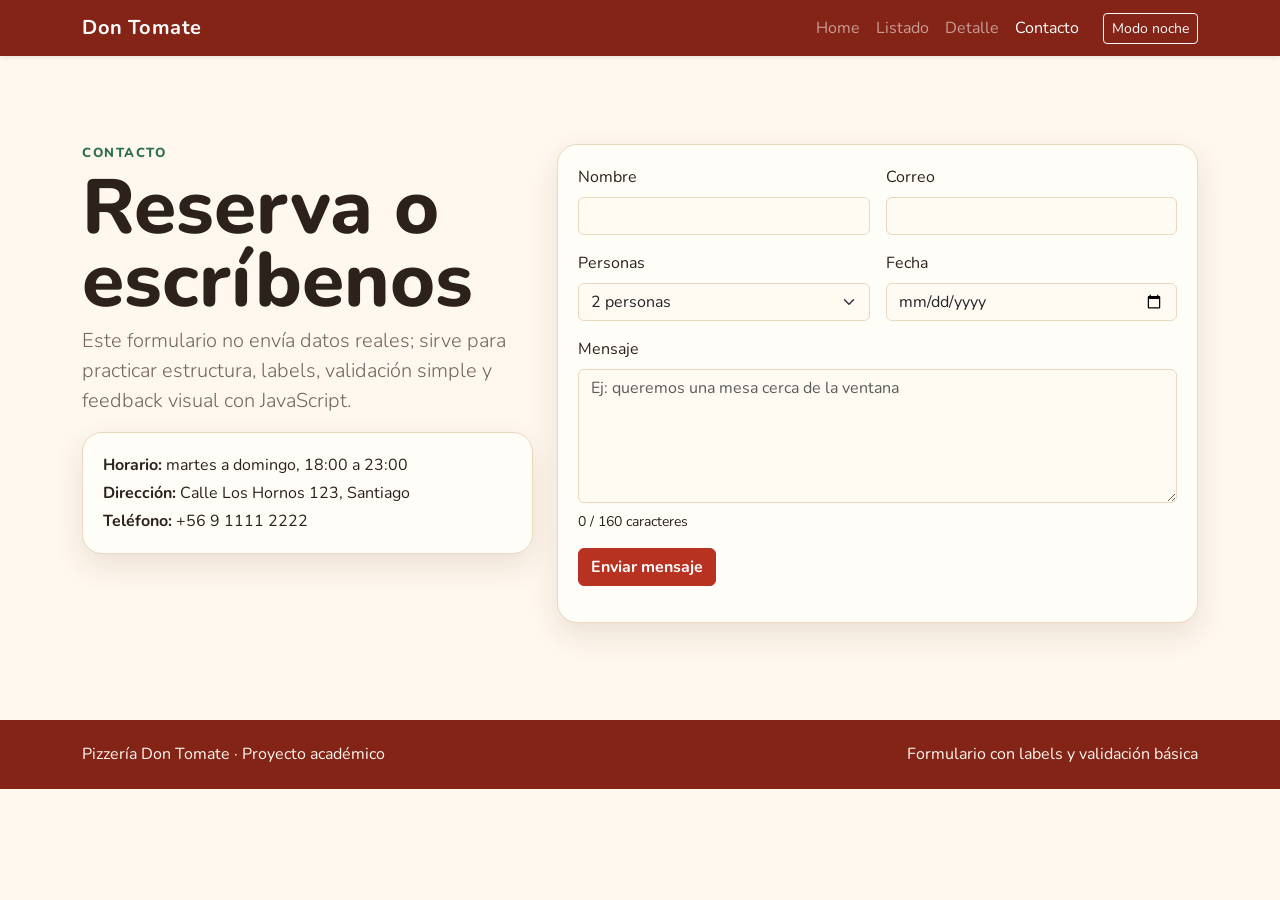
==== contacto.html @ 2bd3bfcb "feat: crear sitio base de pizzeria" ====
<!doctype html>
<html lang="es">
  <head>
    <meta charset="utf-8">
    <meta name="viewport" content="width=device-width, initial-scale=1">
    <meta name="description" content="Contacto y reservas de Pizzería Don Tomate.">
    <title>Pizzería Don Tomate | Contacto</title>
    <link rel="preconnect" href="https://fonts.googleapis.com">
    <link rel="preconnect" href="https://fonts.gstatic.com" crossorigin>
    <link href="https://fonts.googleapis.com/css2?family=Nunito:wght@400;600;700;800&display=swap" rel="stylesheet">
    <link href="https://cdn.jsdelivr.net/npm/bootstrap@5.3.3/dist/css/bootstrap.min.css" rel="stylesheet">
    <link rel="stylesheet" href="css/custom.css">
  </head>
  <body>
    <!-- Encabezado con navegación principal -->
    <header>
      <nav class="navbar navbar-expand-lg navbar-dark fixed-top shadow-sm">
        <div class="container">
          <a class="navbar-brand fw-bold" href="index.html">Don Tomate</a>
          <button class="navbar-toggler" type="button" data-bs-toggle="collapse" data-bs-target="#menuPrincipal" aria-controls="menuPrincipal" aria-expanded="false" aria-label="Abrir menú">
            <span class="navbar-toggler-icon"></span>
          </button>
          <div class="collapse navbar-collapse" id="menuPrincipal">
            <ul class="navbar-nav ms-auto mb-2 mb-lg-0">
              <li class="nav-item"><a class="nav-link" href="index.html">Home</a></li>
              <li class="nav-item"><a class="nav-link" href="listado.html">Listado</a></li>
              <li class="nav-item"><a class="nav-link" href="detalle.html">Detalle</a></li>
              <li class="nav-item"><a class="nav-link active" aria-current="page" href="contacto.html">Contacto</a></li>
            </ul>
            <button class="btn btn-sm btn-outline-light ms-lg-3 theme-button" type="button" data-theme-toggle>Modo noche</button>
          </div>
        </div>
      </nav>
    </header>

    <main class="page-main">
      <!-- Página de contacto con información y formulario -->
      <section class="container section-pad">
        <div class="row g-4">
          <div class="col-lg-5">
            <p class="eyebrow">contacto</p>
            <h1>Reserva o escríbenos</h1>
            <p class="lead">Este formulario no envía datos reales; sirve para practicar estructura, labels, validación simple y feedback visual con JavaScript.</p>
            <div class="contact-note">
              <p class="mb-1"><strong>Horario:</strong> martes a domingo, 18:00 a 23:00</p>
              <p class="mb-1"><strong>Dirección:</strong> Calle Los Hornos 123, Santiago</p>
              <p class="mb-0"><strong>Teléfono:</strong> +56 9 1111 2222</p>
            </div>
          </div>

          <div class="col-lg-7">
            <form class="contact-form" id="formContacto" novalidate>
              <div class="row g-3">
                <div class="col-md-6">
                  <label for="nombre" class="form-label">Nombre</label>
                  <input type="text" class="form-control" id="nombre" name="nombre" required>
                </div>
                <div class="col-md-6">
                  <label for="correo" class="form-label">Correo</label>
                  <input type="email" class="form-control" id="correo" name="correo" required>
                </div>
                <div class="col-md-6">
                  <label for="personas" class="form-label">Personas</label>
                  <select class="form-select" id="personas" name="personas">
                    <option value="2">2 personas</option>
                    <option value="3">3 personas</option>
                    <option value="4">4 personas</option>
                    <option value="5">5 o más</option>
                  </select>
                </div>
                <div class="col-md-6">
                  <label for="fecha" class="form-label">Fecha</label>
                  <input type="date" class="form-control" id="fecha" name="fecha">
                </div>
                <div class="col-12">
                  <label for="mensaje" class="form-label">Mensaje</label>
                  <textarea class="form-control" id="mensaje" name="mensaje" rows="5" maxlength="160" placeholder="Ej: queremos una mesa cerca de la ventana"></textarea>
                  <p class="small mt-2 mb-0" id="contadorMensaje">0 / 160 caracteres</p>
                </div>
                <div class="col-12">
                  <button class="btn btn-brand" type="submit">Enviar mensaje</button>
                </div>
              </div>
              <p class="feedback-text mt-3" id="respuestaFormulario" aria-live="polite"></p>
            </form>
          </div>
        </div>
      </section>
    </main>

    <!-- Pie de página -->
    <footer class="site-footer">
      <div class="container d-flex flex-column flex-md-row justify-content-between gap-2">
        <p class="mb-0">Pizzería Don Tomate · Proyecto académico</p>
        <p class="mb-0">Formulario con labels y validación básica</p>
      </div>
    </footer>

    <script src="https://cdn.jsdelivr.net/npm/bootstrap@5.3.3/dist/js/bootstrap.bundle.min.js"></script>
    <script src="js/main.js"></script>
  </body>
</html>
---- css/custom.css ----
/* Variables principales para cambiar colores y fuente en un solo lugar */
:root {
  --color-bg: #fff8ee;
  --color-paper: #fffdf8;
  --color-tomato: #b83222;
  --color-tomato-dark: #842417;
  --color-basil: #2f6f48;
  --color-ink: #2d211b;
  --color-muted: #74665d;
  --color-border: #ead8c1;
  --font-main: "Nunito", Arial, sans-serif;
}

/* Estilo base de todo el sitio */
body {
  background: var(--color-bg);
  color: var(--color-ink);
  font-family: var(--font-main);
  padding-top: 72px;
}

/* Cambia algunos colores cuando el usuario activa modo oscuro */
body.dark-mode {
  --color-bg: #201715;
  --color-paper: #2d211d;
  --color-ink: #fff4e4;
  --color-muted: #d8c5b2;
  --color-border: #4a3831;
}

/* Color propio para la barra de navegación */
.navbar {
  background: var(--color-tomato-dark);
}

.navbar-brand {
  letter-spacing: .03em;
}

/* Sección hero de la página inicial */
.hero-section {
  padding: 4rem 0 3rem;
  background:
    radial-gradient(circle at top left, rgba(255, 209, 128, .55), transparent 30%),
    linear-gradient(135deg, #fff2db 0%, var(--color-bg) 60%);
}

/* Versión del hero cuando está activo el modo oscuro */
.dark-mode .hero-section {
  background:
    radial-gradient(circle at top left, rgba(184, 50, 34, .28), transparent 32%),
    linear-gradient(135deg, #2c1b18 0%, var(--color-bg) 70%);
}

/* Mantiene las páginas interiores con altura suficiente */
.page-main {
  min-height: 72vh;
}

/* Espaciado reutilizable para secciones */
.section-pad {
  padding-top: 3rem;
  padding-bottom: 3rem;
}

/* Fondo cálido para separar una sección de otra */
.section-warm {
  background: rgba(255, 229, 186, .55);
}

.dark-mode .section-warm {
  background: rgba(132, 36, 23, .16);
}

/* Texto pequeño superior usado como etiqueta */
.eyebrow {
  color: var(--color-basil);
  font-size: .82rem;
  font-weight: 800;
  letter-spacing: .12em;
  margin-bottom: .5rem;
  text-transform: uppercase;
}

/* Títulos más marcados para dar identidad */
h1,
h2,
h3 {
  font-weight: 800;
}

h1 {
  font-size: clamp(2.2rem, 8vw, 4.8rem);
  line-height: .95;
}

.hero-text,
.lead {
  color: var(--color-muted);
}

/* Botón principal personalizado */
.btn-brand {
  background: var(--color-tomato);
  border-color: var(--color-tomato);
  color: #fff;
  font-weight: 700;
}

/* Estado hover/focus del botón principal */
.btn-brand:hover,
.btn-brand:focus {
  background: var(--color-tomato-dark);
  border-color: var(--color-tomato-dark);
  color: #fff;
}

/* Botón secundario con borde */
.btn-outline-brand {
  border-color: var(--color-tomato);
  color: var(--color-tomato);
  font-weight: 700;
}

/* Estado activo o hover del botón secundario */
.btn-outline-brand:hover,
.btn-outline-brand:focus,
.btn-outline-brand.active {
  background: var(--color-tomato);
  border-color: var(--color-tomato);
  color: #fff;
}

/* Cajas blancas usadas en cards, formulario y detalle */
.hero-card,
.info-card,
.contact-form,
.contact-note,
.detail-panel {
  background: var(--color-paper);
  border: 1px solid var(--color-border);
  border-radius: 1.25rem;
  box-shadow: 0 12px 30px rgba(91, 50, 32, .12);
}

/* Ajustes visuales del carrusel principal */
.hero-card {
  padding: .6rem;
}

.hero-img {
  aspect-ratio: 4 / 3;
  object-fit: cover;
}

/* Tarjetas informativas de la home */
.info-card {
  padding: 1.4rem;
}

.info-card h2 {
  font-size: 1.25rem;
}

/* Tarjetas de productos del catálogo */
.pizza-card {
  background: var(--color-paper);
  border: 1px solid var(--color-border);
  border-radius: 1rem;
  overflow: hidden;
}

/* Imágenes de las pizzas con el mismo formato */
.pizza-card img {
  aspect-ratio: 16 / 10;
  object-fit: cover;
}

.pizza-card .card-text {
  color: var(--color-muted);
}

/* Precio destacado en verde */
.price {
  color: var(--color-basil);
  font-weight: 800;
}

/* Contenedor de botones de filtro */
.filter-box {
  display: flex;
  flex-wrap: wrap;
  gap: .5rem;
}

/* Clase que usa JavaScript para ocultar productos filtrados */
.pizza-item.is-hidden {
  display: none;
}

/* Imagen grande de la página detalle */
.detail-img {
  border-radius: 1.25rem;
  box-shadow: 0 12px 30px rgba(91, 50, 32, .15);
  max-height: 520px;
  object-fit: cover;
  width: 100%;
}

/* Paneles interiores con padding */
.detail-panel,
.contact-form,
.contact-note {
  padding: 1.25rem;
}

/* Texto donde se muestra el tamaño elegido */
.selected-size {
  color: var(--color-muted);
}

/* Mensajes de respuesta de JS */
.feedback-text {
  color: var(--color-basil);
  font-weight: 700;
}

/* Ajustes del accordion para que combine con el diseño */
.custom-accordion .accordion-button {
  background: var(--color-paper);
  color: var(--color-ink);
  font-weight: 800;
}

.custom-accordion .accordion-body,
.custom-accordion .accordion-item {
  background: var(--color-paper);
  color: var(--color-ink);
}

/* Campos de formulario con borde suave */
.form-control,
.form-select,
.input-group-text {
  background-color: #fffaf2;
  border-color: var(--color-border);
}

/* Campos de formulario en modo oscuro */
.dark-mode .form-control,
.dark-mode .form-select,
.dark-mode .input-group-text {
  background-color: #3a2b25;
  color: var(--color-ink);
}

/* Pie de página */
.site-footer {
  background: var(--color-tomato-dark);
  color: #fff7ef;
  padding: 1.4rem 0;
}

/* Cambios para pantallas de escritorio */
@media (min-width: 992px) {
  .hero-section {
    padding: 6rem 0 5rem;
  }

  .hero-text {
    font-size: 1.2rem;
    max-width: 34rem;
  }

  .section-pad {
    padding-top: 4.5rem;
    padding-bottom: 4.5rem;
  }
}
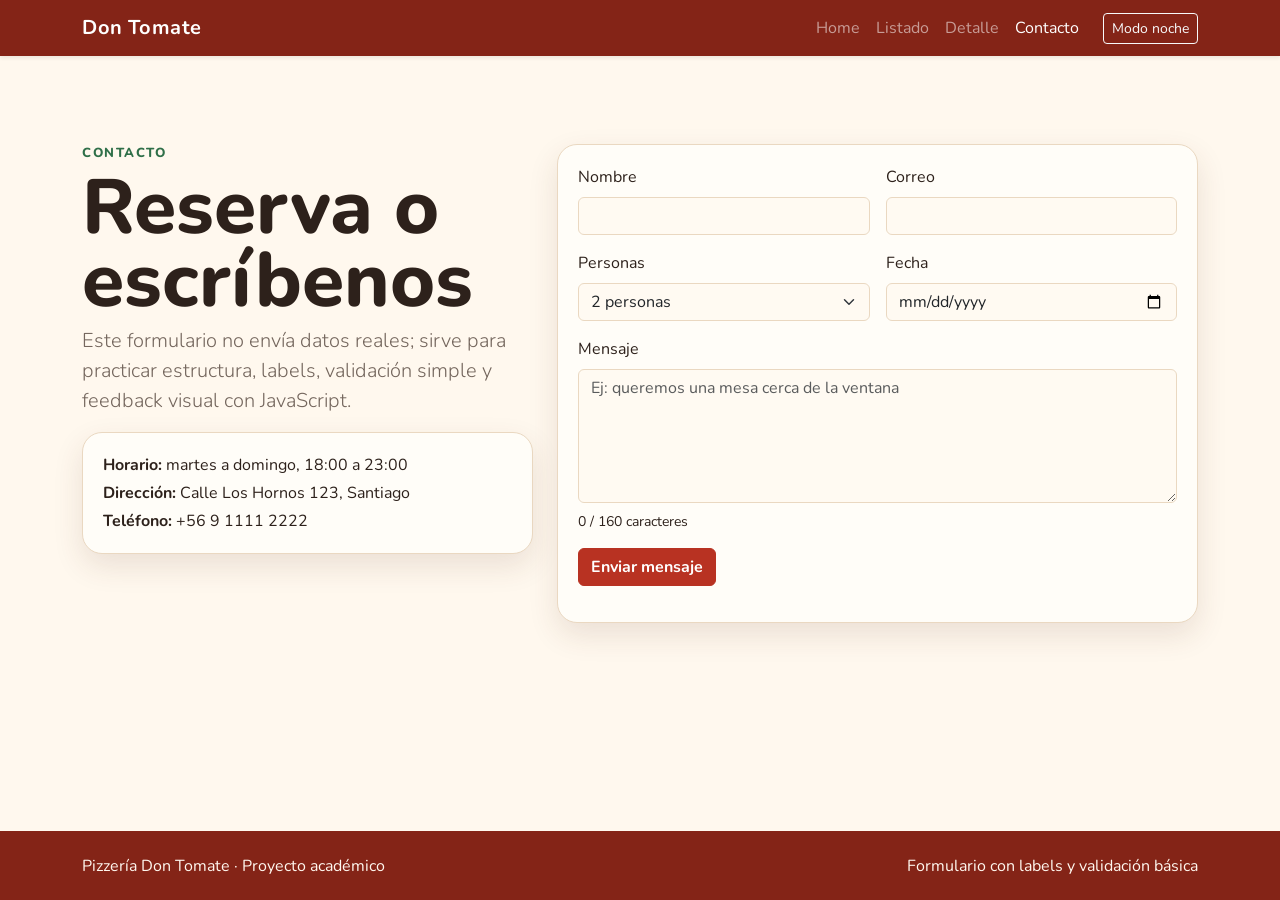
==== commit 705f59d0: "fix: corregir validacion html" ====
--- a/contacto.html
+++ b/contacto.html
@@ -1,4 +1,4 @@
-<!doctype html>
+<!DOCTYPE html>
 <html lang="es">
   <head>
     <meta charset="utf-8">
--- a/css/custom.css
+++ b/css/custom.css
@@ -12,11 +12,23 @@
 }
 
 /* Estilo base de todo el sitio */
+html {
+  min-height: 100%;
+}
+
 body {
   background: var(--color-bg);
   color: var(--color-ink);
+  display: flex;
+  flex-direction: column;
   font-family: var(--font-main);
+  min-height: 100vh;
   padding-top: 72px;
+}
+
+/* Hace que el contenido ocupe el espacio disponible y empuje el footer hacia abajo */
+body > main {
+  flex: 1 0 auto;
 }
 
 /* Cambia algunos colores cuando el usuario activa modo oscuro */
@@ -254,10 +266,33 @@
   color: var(--color-ink);
 }
 
+/* Modal en modo oscuro */
+body.dark-mode .modal-content {
+  background-color: var(--color-paper);
+  color: var(--color-ink);
+  border-color: var(--color-border);
+}
+
+body.dark-mode .modal-header,
+body.dark-mode .modal-footer {
+  border-color: var(--color-border);
+}
+
+body.dark-mode .modal-title,
+body.dark-mode .modal-body {
+  color: var(--color-ink);
+}
+
+/* Botón X del modal */
+body.dark-mode .modal-header .btn-close {
+  filter: invert(1);
+}
+
 /* Pie de página */
 .site-footer {
   background: var(--color-tomato-dark);
   color: #fff7ef;
+  flex-shrink: 0;
   padding: 1.4rem 0;
 }
 
@@ -277,3 +312,27 @@
     padding-bottom: 4.5rem;
   }
 }
+
+/* Mejoras visuales del menú móvil */
+@media (max-width: 991.98px) {
+  .navbar-nav .nav-link {
+    padding: .6rem .75rem;
+    border-radius: .5rem;
+    transition: background-color .2s ease, color .2s ease;
+  }
+
+  .navbar-nav .nav-link:hover,
+  .navbar-nav .nav-link:focus {
+    background-color: rgba(255, 255, 255, .12);
+    color: #fff;
+  }
+
+  .navbar-nav .nav-link.active {
+    background-color: rgba(255, 255, 255, .16);
+    color: #fff;
+  }
+
+  .navbar-nav {
+    gap: .2rem;
+  }
+}
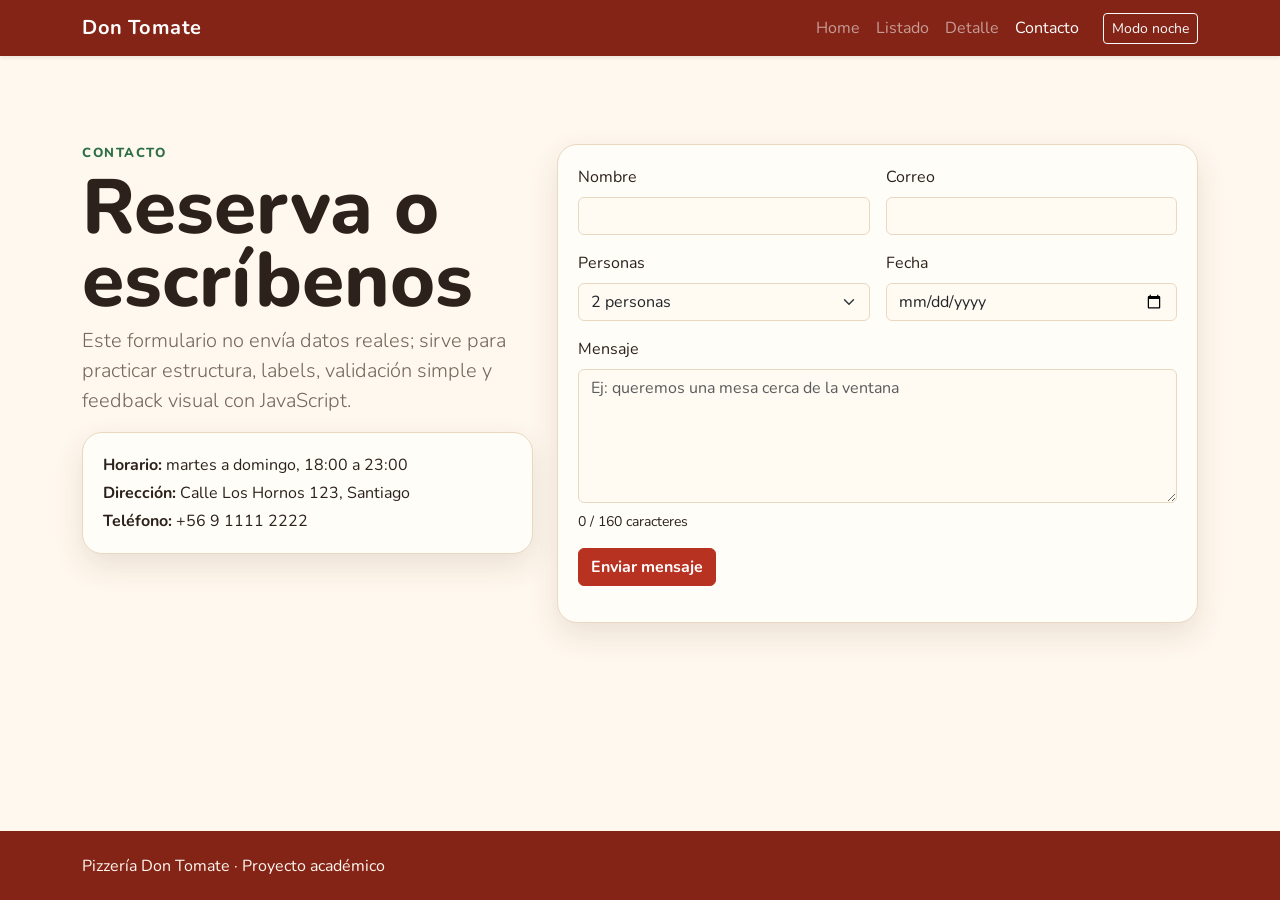
==== commit 3b9f8a0f: "feat: generar listado de pizzas desde js" ====
--- a/contacto.html
+++ b/contacto.html
@@ -92,7 +92,6 @@
     <footer class="site-footer">
       <div class="container d-flex flex-column flex-md-row justify-content-between gap-2">
         <p class="mb-0">Pizzería Don Tomate · Proyecto académico</p>
-        <p class="mb-0">Formulario con labels y validación básica</p>
       </div>
     </footer>
 
--- a/css/custom.css
+++ b/css/custom.css
@@ -266,6 +266,16 @@
   color: var(--color-ink);
 }
 
+/* Alineación del contenido de las cards */
+.pizza-card .card-body {
+  display: flex;
+  flex-direction: column;
+}
+
+.pizza-card .btn {
+  margin-top: auto;
+}
+
 /* Modal en modo oscuro */
 body.dark-mode .modal-content {
   background-color: var(--color-paper);
@@ -286,6 +296,11 @@
 /* Botón X del modal */
 body.dark-mode .modal-header .btn-close {
   filter: invert(1);
+}
+
+/* Textos de las cards en modo oscuro */
+body.dark-mode .pizza-card .card-title {
+  color: var(--color-ink);
 }
 
 /* Pie de página */
